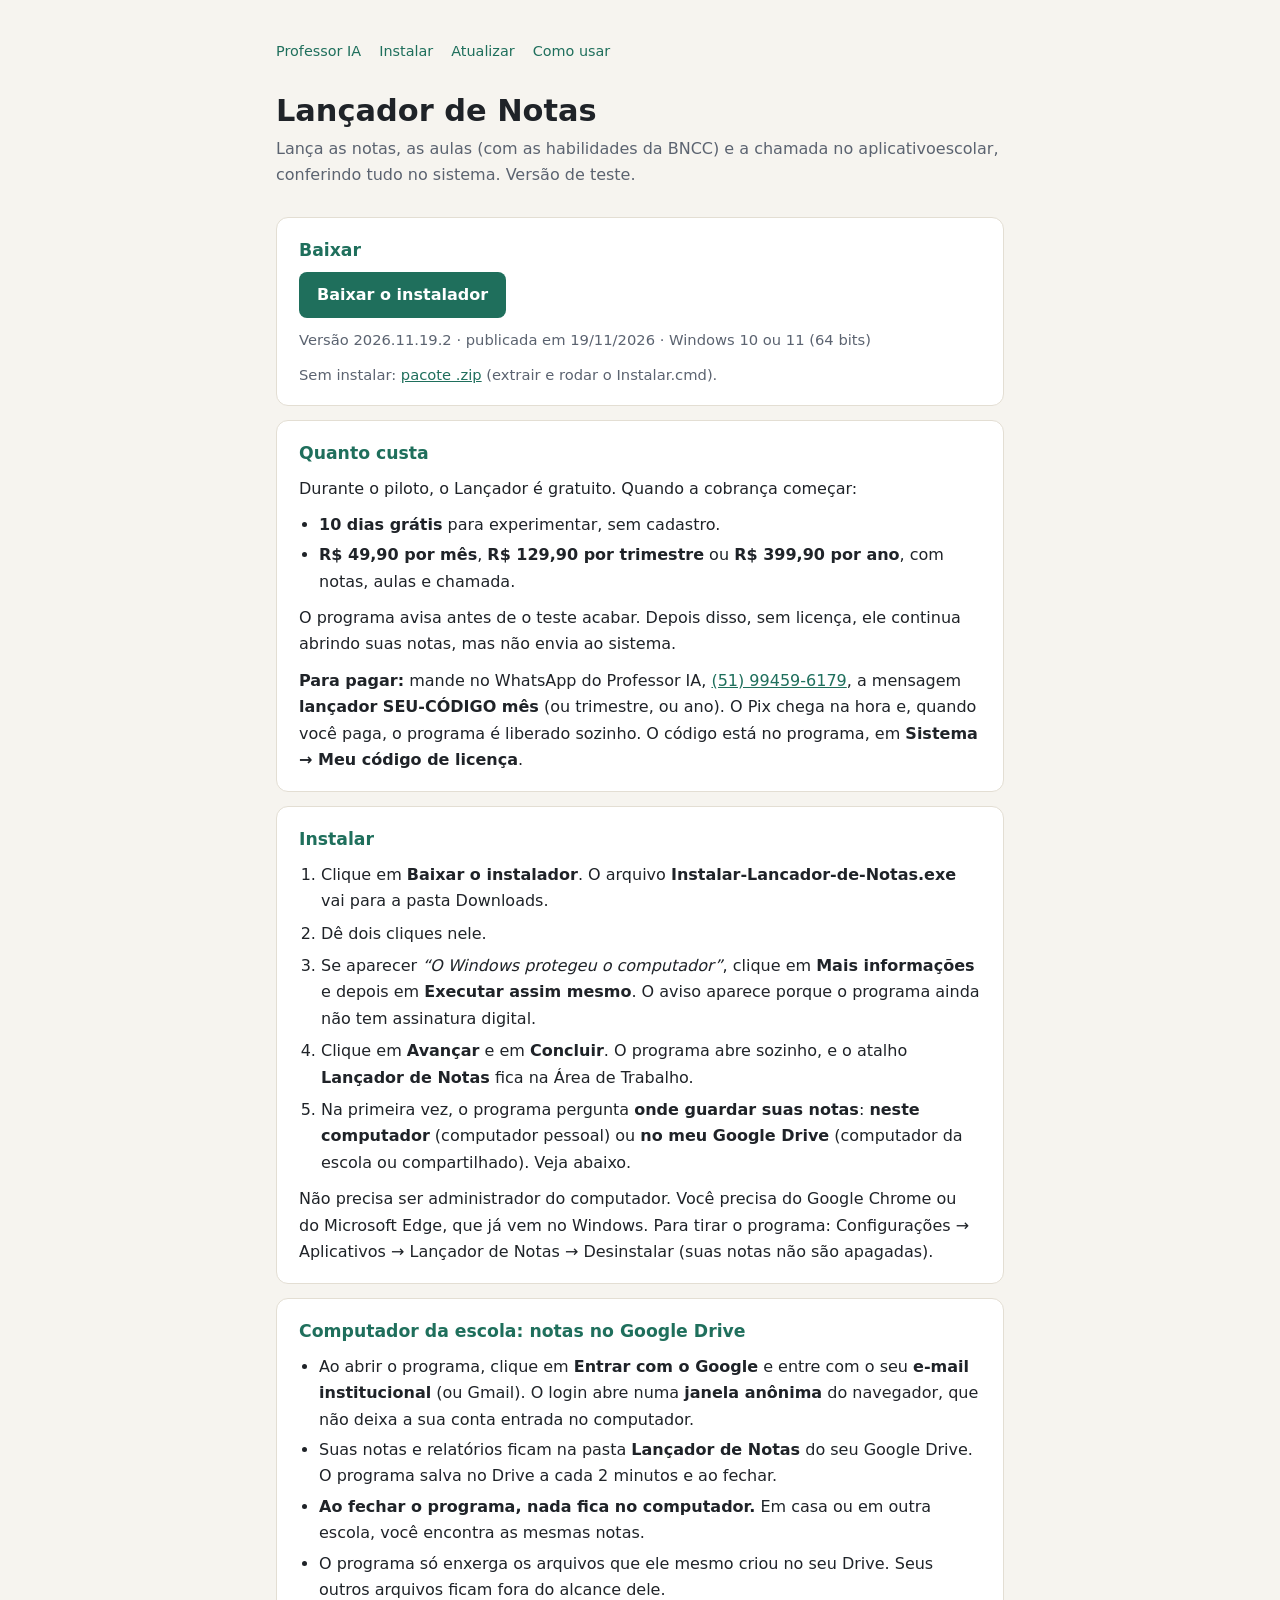
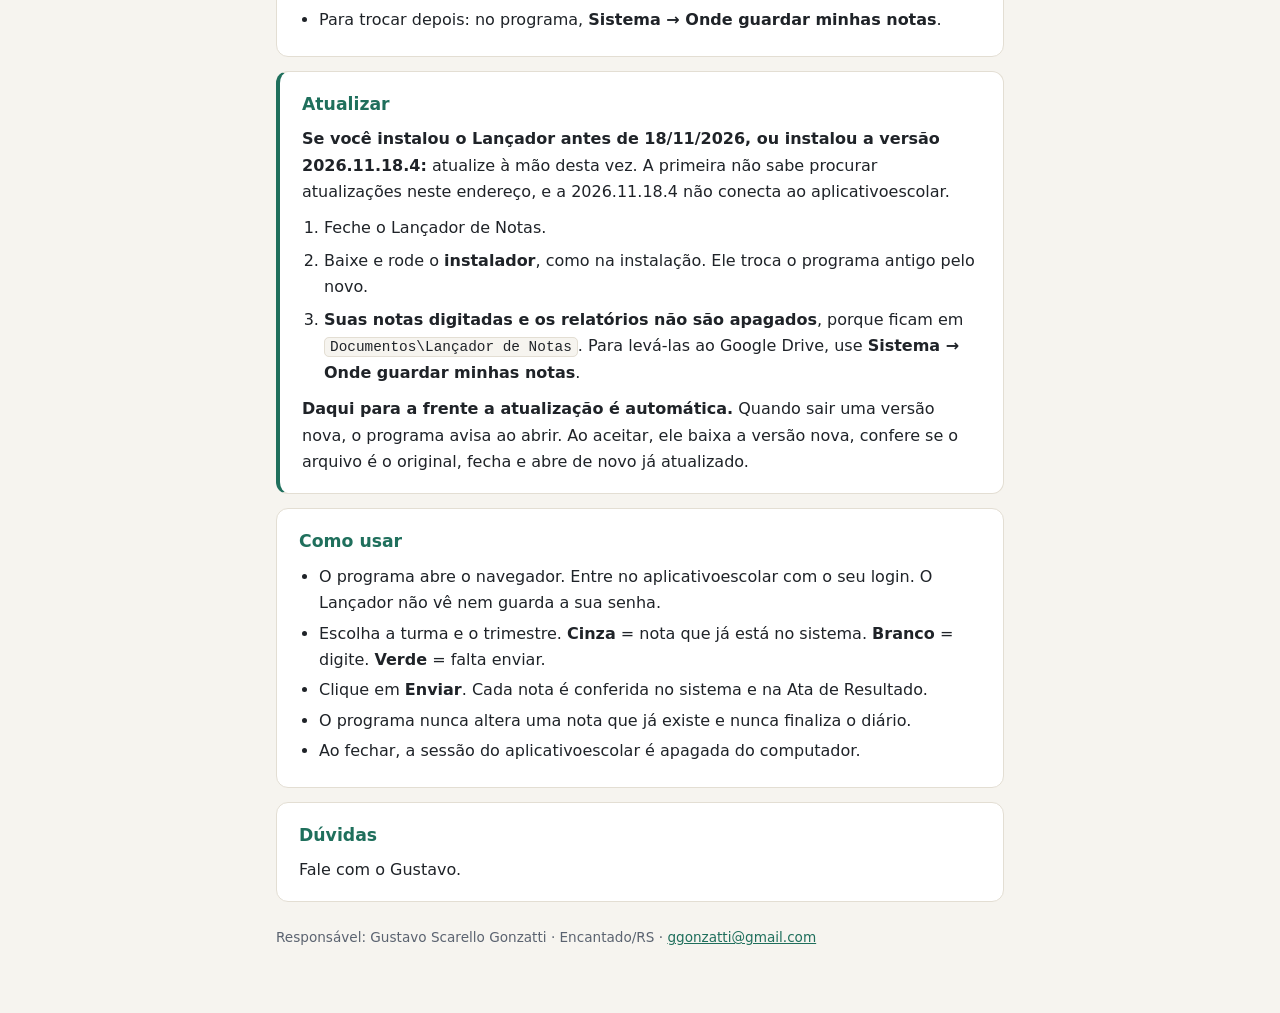
==== lancador/index.html @ ba373c8d "Lançador 2026.11.19.2 (aulas e chamada); preços: Lançador R$ 49,90/mês, Professor IA R$ 49,90/mês Co" ====
<!doctype html>
<html lang="pt-BR">
<head>
<meta charset="utf-8">
<meta name="viewport" content="width=device-width, initial-scale=1">
<title>Lançador de Notas</title>
<meta name="description" content="Lançador de Notas: baixar, instalar e atualizar o programa que lança as notas no aplicativoescolar.">
<link rel="stylesheet" href="../estilo.css">
<style>
  ol { margin:0 0 10px; padding-left:22px; }
  ol li { margin-bottom:6px; }
  .versao { color:var(--muted); font-size:.92rem; margin-top:10px; }
  .aviso { border-left:4px solid var(--accent); }
  code { background:var(--bg); border:1px solid var(--line); border-radius:5px; padding:1px 5px; font-size:.9em; }
</style>
</head>
<body>
<main>
  <nav><a href="../index.html">Professor IA</a><a href="#instalar">Instalar</a><a href="#atualizar">Atualizar</a><a href="#usar">Como usar</a></nav>
  <h1>Lançador de Notas</h1>
  <p class="sub">Lança as notas, as aulas (com as habilidades da BNCC) e a chamada no aplicativoescolar, conferindo tudo no sistema. Versão de teste.</p>

  <section>
    <h2>Baixar</h2>
    <p><a class="botao" href="Instalar-Lancador-de-Notas.exe">Baixar o instalador</a></p>
    <p class="versao" id="versao">Versão 2026.11.19.2 · cerca de 43 MB · Windows 10 ou 11 (64 bits)</p>
    <p class="versao">Sem instalar: <a id="baixar" href="LancadorDeNotas-2026.11.19.2.zip">pacote .zip</a> (extrair e rodar o Instalar.cmd).</p>
  </section>

  <section id="precos">
    <h2>Quanto custa</h2>
    <p>Durante o piloto, o Lançador é gratuito. Quando a cobrança começar:</p>
    <ul>
      <li><strong>10 dias grátis</strong> para experimentar, sem cadastro.</li>
      <li><strong>R$ 49,90 por mês</strong>, <strong>R$ 129,90 por trimestre</strong> ou <strong>R$ 399,90 por ano</strong>, com notas, aulas e chamada.</li>
    </ul>
    <p>O programa avisa antes de o teste acabar. Depois disso, sem licença, ele continua abrindo suas notas, mas não envia ao sistema.</p>
    <p><strong>Para pagar:</strong> mande no WhatsApp do Professor IA, <a href="https://wa.me/5551994596179">(51) 99459-6179</a>, a mensagem <strong>lançador SEU-CÓDIGO mês</strong> (ou trimestre, ou ano). O Pix chega na hora e, quando você paga, o programa é liberado sozinho. O código está no programa, em <strong>Sistema → Meu código de licença</strong>.</p>
  </section>

  <section id="instalar">
    <h2>Instalar</h2>
    <ol>
      <li>Clique em <strong>Baixar o instalador</strong>. O arquivo <strong>Instalar-Lancador-de-Notas.exe</strong> vai para a pasta Downloads.</li>
      <li>Dê dois cliques nele.</li>
      <li>Se aparecer <em>“O Windows protegeu o computador”</em>, clique em <strong>Mais informações</strong> e depois em <strong>Executar assim mesmo</strong>. O aviso aparece porque o programa ainda não tem assinatura digital.</li>
      <li>Clique em <strong>Avançar</strong> e em <strong>Concluir</strong>. O programa abre sozinho, e o atalho <strong>Lançador de Notas</strong> fica na Área de Trabalho.</li>
      <li>Na primeira vez, o programa pergunta <strong>onde guardar suas notas</strong>: <strong>neste computador</strong> (computador pessoal) ou <strong>no meu Google Drive</strong> (computador da escola ou compartilhado). Veja abaixo.</li>
    </ol>
    <p>Não precisa ser administrador do computador. Você precisa do Google Chrome ou do Microsoft Edge, que já vem no Windows. Para tirar o programa: Configurações → Aplicativos → Lançador de Notas → Desinstalar (suas notas não são apagadas).</p>
  </section>

  <section id="drive">
    <h2>Computador da escola: notas no Google Drive</h2>
    <ul>
      <li>Ao abrir o programa, clique em <strong>Entrar com o Google</strong> e entre com o seu <strong>e-mail institucional</strong> (ou Gmail). O login abre numa <strong>janela anônima</strong> do navegador, que não deixa a sua conta entrada no computador.</li>
      <li>Suas notas e relatórios ficam na pasta <strong>Lançador de Notas</strong> do seu Google Drive. O programa salva no Drive a cada 2 minutos e ao fechar.</li>
      <li><strong>Ao fechar o programa, nada fica no computador.</strong> Em casa ou em outra escola, você encontra as mesmas notas.</li>
      <li>O programa só enxerga os arquivos que ele mesmo criou no seu Drive. Seus outros arquivos ficam fora do alcance dele.</li>
      <li>Para trocar depois: no programa, <strong>Sistema → Onde guardar minhas notas</strong>.</li>
    </ul>
  </section>

  <section id="atualizar" class="aviso">
    <h2>Atualizar</h2>
    <p><strong>Se você instalou o Lançador antes de 18/11/2026, ou instalou a versão 2026.11.18.4:</strong> atualize à mão desta vez. A primeira não sabe procurar atualizações neste endereço, e a 2026.11.18.4 não conecta ao aplicativoescolar.</p>
    <ol>
      <li>Feche o Lançador de Notas.</li>
      <li>Baixe e rode o <strong>instalador</strong>, como na instalação. Ele troca o programa antigo pelo novo.</li>
      <li><strong>Suas notas digitadas e os relatórios não são apagados</strong>, porque ficam em <code>Documentos\Lançador de Notas</code>. Para levá-las ao Google Drive, use <strong>Sistema → Onde guardar minhas notas</strong>.</li>
    </ol>
    <p><strong>Daqui para a frente a atualização é automática.</strong> Quando sair uma versão nova, o programa avisa ao abrir. Ao aceitar, ele baixa a versão nova, confere se o arquivo é o original, fecha e abre de novo já atualizado.</p>
  </section>

  <section id="usar">
    <h2>Como usar</h2>
    <ul>
      <li>O programa abre o navegador. Entre no aplicativoescolar com o seu login. O Lançador não vê nem guarda a sua senha.</li>
      <li>Escolha a turma e o trimestre. <strong>Cinza</strong> = nota que já está no sistema. <strong>Branco</strong> = digite. <strong>Verde</strong> = falta enviar.</li>
      <li>Clique em <strong>Enviar</strong>. Cada nota é conferida no sistema e na Ata de Resultado.</li>
      <li>O programa nunca altera uma nota que já existe e nunca finaliza o diário.</li>
      <li>Ao fechar, a sessão do aplicativoescolar é apagada do computador.</li>
    </ul>
  </section>

  <section>
    <h2>Dúvidas</h2>
    <p>Fale com o Gustavo.</p>
  </section>

  <footer>Responsável: Gustavo Scarello Gonzatti · Encantado/RS · <a href="mailto:ggonzatti@gmail.com">ggonzatti@gmail.com</a></footer>
</main>
<script>
  // A versão e o link do .zip seguem o lancador.json (o mesmo arquivo que o programa lê); o instalador tem nome fixo.
  fetch("lancador.json", { cache: "no-store" })
    .then(function (r) { return r.json(); })
    .then(function (j) {
      var v = JSON.parse(j.dados).versao;
      var nome = v.url.split("/").pop();
      document.getElementById("baixar").href = nome;
      var d = v.numero.split(".");
      document.getElementById("versao").textContent =
        "Versão " + v.numero + " · publicada em " + d[2] + "/" + d[1] + "/" + d[0] + " · Windows 10 ou 11 (64 bits)";
    })
    .catch(function () {});
</script>
</body>
</html>
---- estilo.css ----
:root { --bg:#f6f4ef; --fg:#1f2328; --muted:#5b6370; --accent:#1f6f5c; --card:#ffffff; --line:#e3ded3; }
@media (prefers-color-scheme: dark) { :root { --bg:#16181b; --fg:#ecebe8; --muted:#a3a8b0; --accent:#5cc3a6; --card:#1f2226; --line:#30343a; } }
* { box-sizing:border-box; }
body { margin:0; background:var(--bg); color:var(--fg); font:16px/1.65 system-ui,-apple-system,"Segoe UI",Roboto,sans-serif; }
main { max-width:760px; margin:0 auto; padding:40px 16px 64px; }
nav { font-size:.9rem; margin-bottom:28px; display:flex; flex-wrap:wrap; gap:6px 18px; }
nav a { color:var(--accent); text-decoration:none; }
nav a:hover { text-decoration:underline; }
h1 { font-size:1.9rem; line-height:1.25; margin:0 0 6px; }
.sub { color:var(--muted); margin:0 0 28px; }
section { background:var(--card); border:1px solid var(--line); border-radius:12px; padding:18px 22px; margin-bottom:14px; }
h2 { font-size:1.08rem; margin:0 0 8px; color:var(--accent); }
p { margin:0 0 10px; }
p:last-child, ul:last-child { margin-bottom:0; }
ul { margin:0 0 10px; padding-left:20px; }
li { margin-bottom:4px; }
table { width:100%; border-collapse:collapse; font-size:.93rem; }
th, td { text-align:left; padding:7px 8px; border-bottom:1px solid var(--line); vertical-align:top; }
th { color:var(--muted); font-weight:600; }
.tabela { overflow-x:auto; }
.botao { display:inline-block; background:var(--accent); color:#fff; padding:10px 18px; border-radius:8px; text-decoration:none; font-weight:600; }
@media (prefers-color-scheme: dark) { .botao { color:#10221d; } }
footer { color:var(--muted); font-size:.85rem; margin-top:24px; }
a { color:var(--accent); }
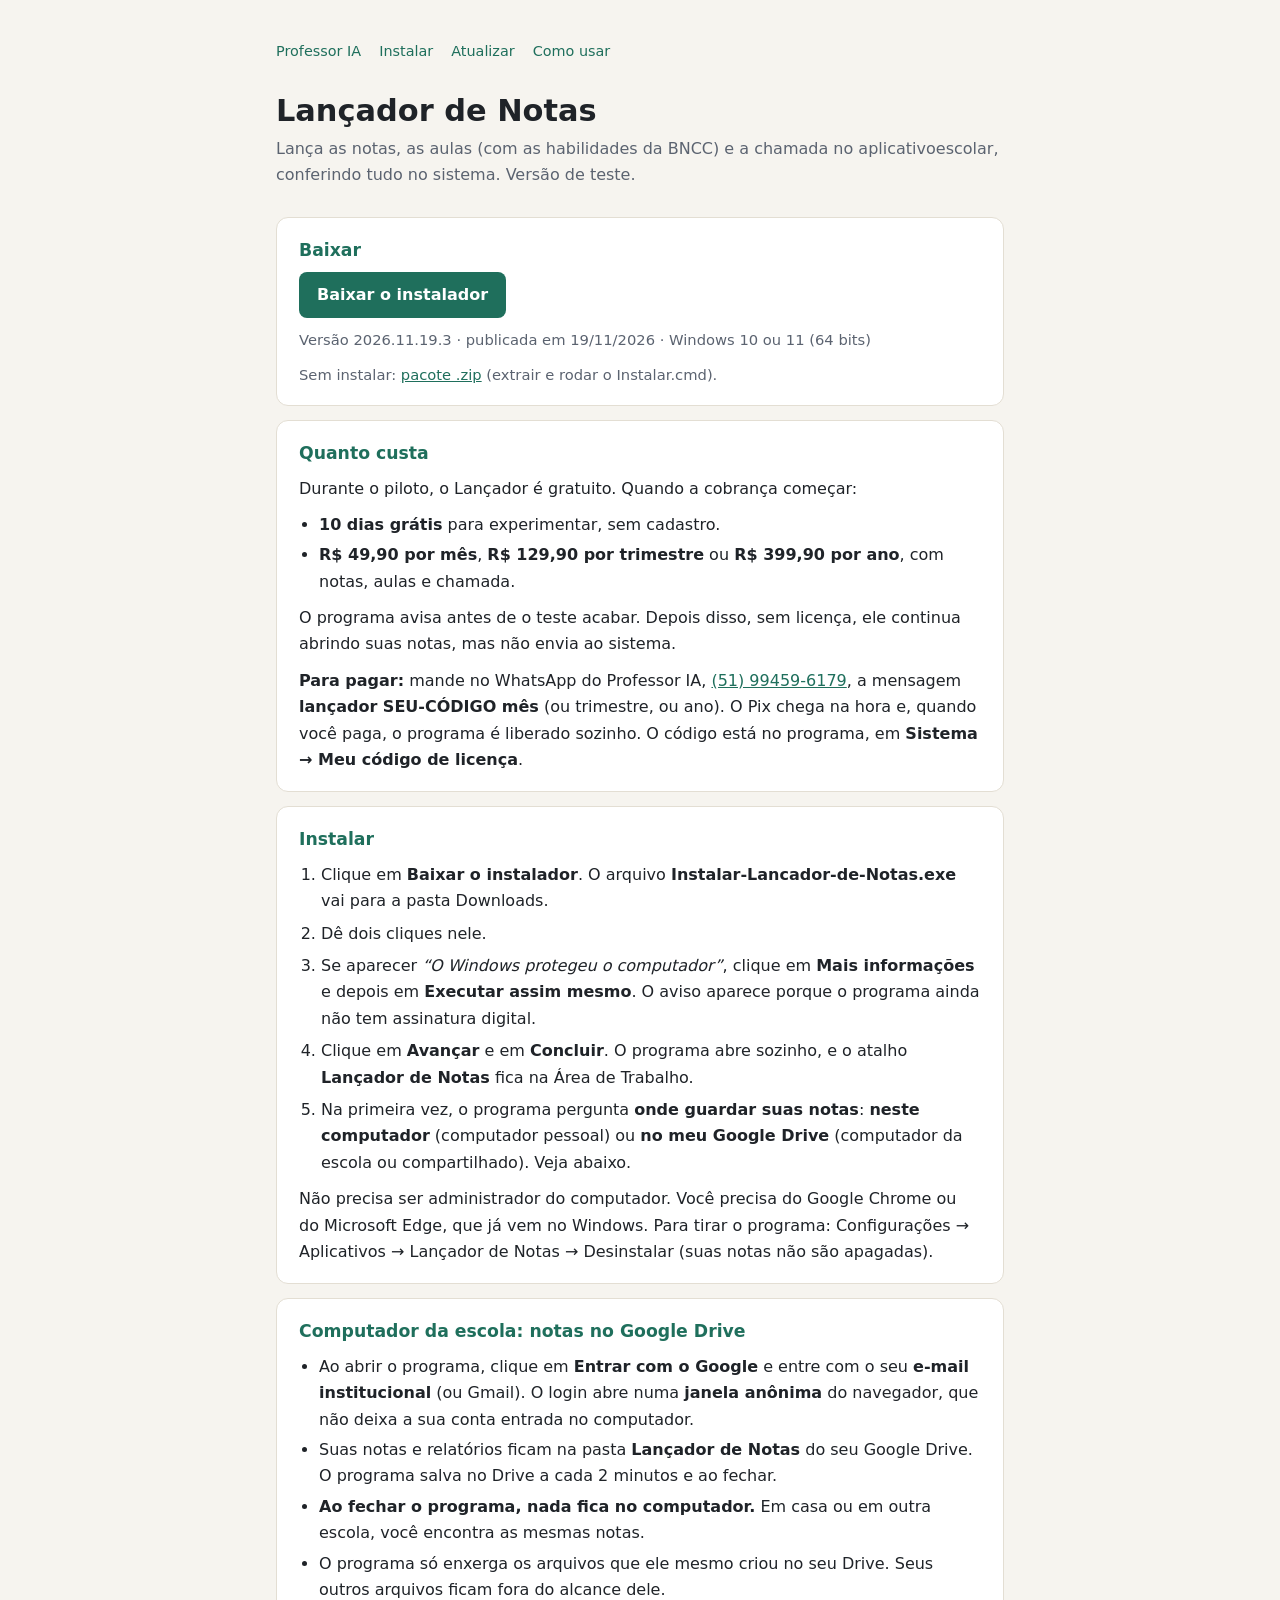
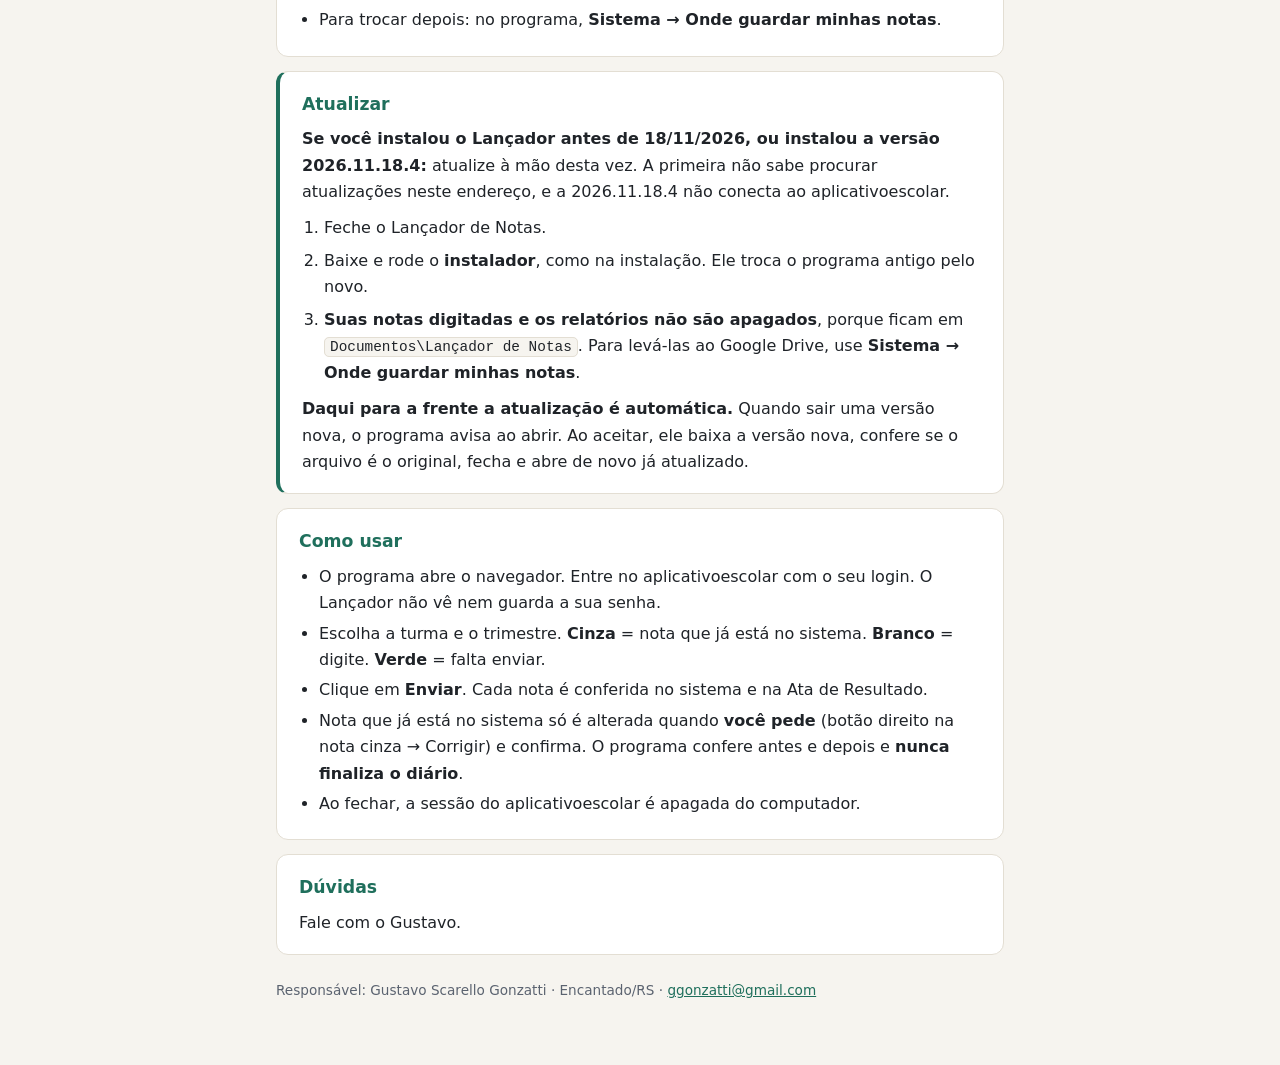
==== commit a14c7a29: "Lançador 2026.11.19.3: atualização automática corrigida e correção de notas Co-Authored-By: Claude O" ====
--- a/lancador/index.html
+++ b/lancador/index.html
@@ -23,8 +23,8 @@
   <section>
     <h2>Baixar</h2>
     <p><a class="botao" href="Instalar-Lancador-de-Notas.exe">Baixar o instalador</a></p>
-    <p class="versao" id="versao">Versão 2026.11.19.2 · cerca de 43 MB · Windows 10 ou 11 (64 bits)</p>
-    <p class="versao">Sem instalar: <a id="baixar" href="LancadorDeNotas-2026.11.19.2.zip">pacote .zip</a> (extrair e rodar o Instalar.cmd).</p>
+    <p class="versao" id="versao">Versão 2026.11.19.3 · cerca de 43 MB · Windows 10 ou 11 (64 bits)</p>
+    <p class="versao">Sem instalar: <a id="baixar" href="LancadorDeNotas-2026.11.19.3.zip">pacote .zip</a> (extrair e rodar o Instalar.cmd).</p>
   </section>
 
   <section id="precos">
@@ -78,7 +78,7 @@
       <li>O programa abre o navegador. Entre no aplicativoescolar com o seu login. O Lançador não vê nem guarda a sua senha.</li>
       <li>Escolha a turma e o trimestre. <strong>Cinza</strong> = nota que já está no sistema. <strong>Branco</strong> = digite. <strong>Verde</strong> = falta enviar.</li>
       <li>Clique em <strong>Enviar</strong>. Cada nota é conferida no sistema e na Ata de Resultado.</li>
-      <li>O programa nunca altera uma nota que já existe e nunca finaliza o diário.</li>
+      <li>Nota que já está no sistema só é alterada quando <strong>você pede</strong> (botão direito na nota cinza → Corrigir) e confirma. O programa confere antes e depois e <strong>nunca finaliza o diário</strong>.</li>
       <li>Ao fechar, a sessão do aplicativoescolar é apagada do computador.</li>
     </ul>
   </section>
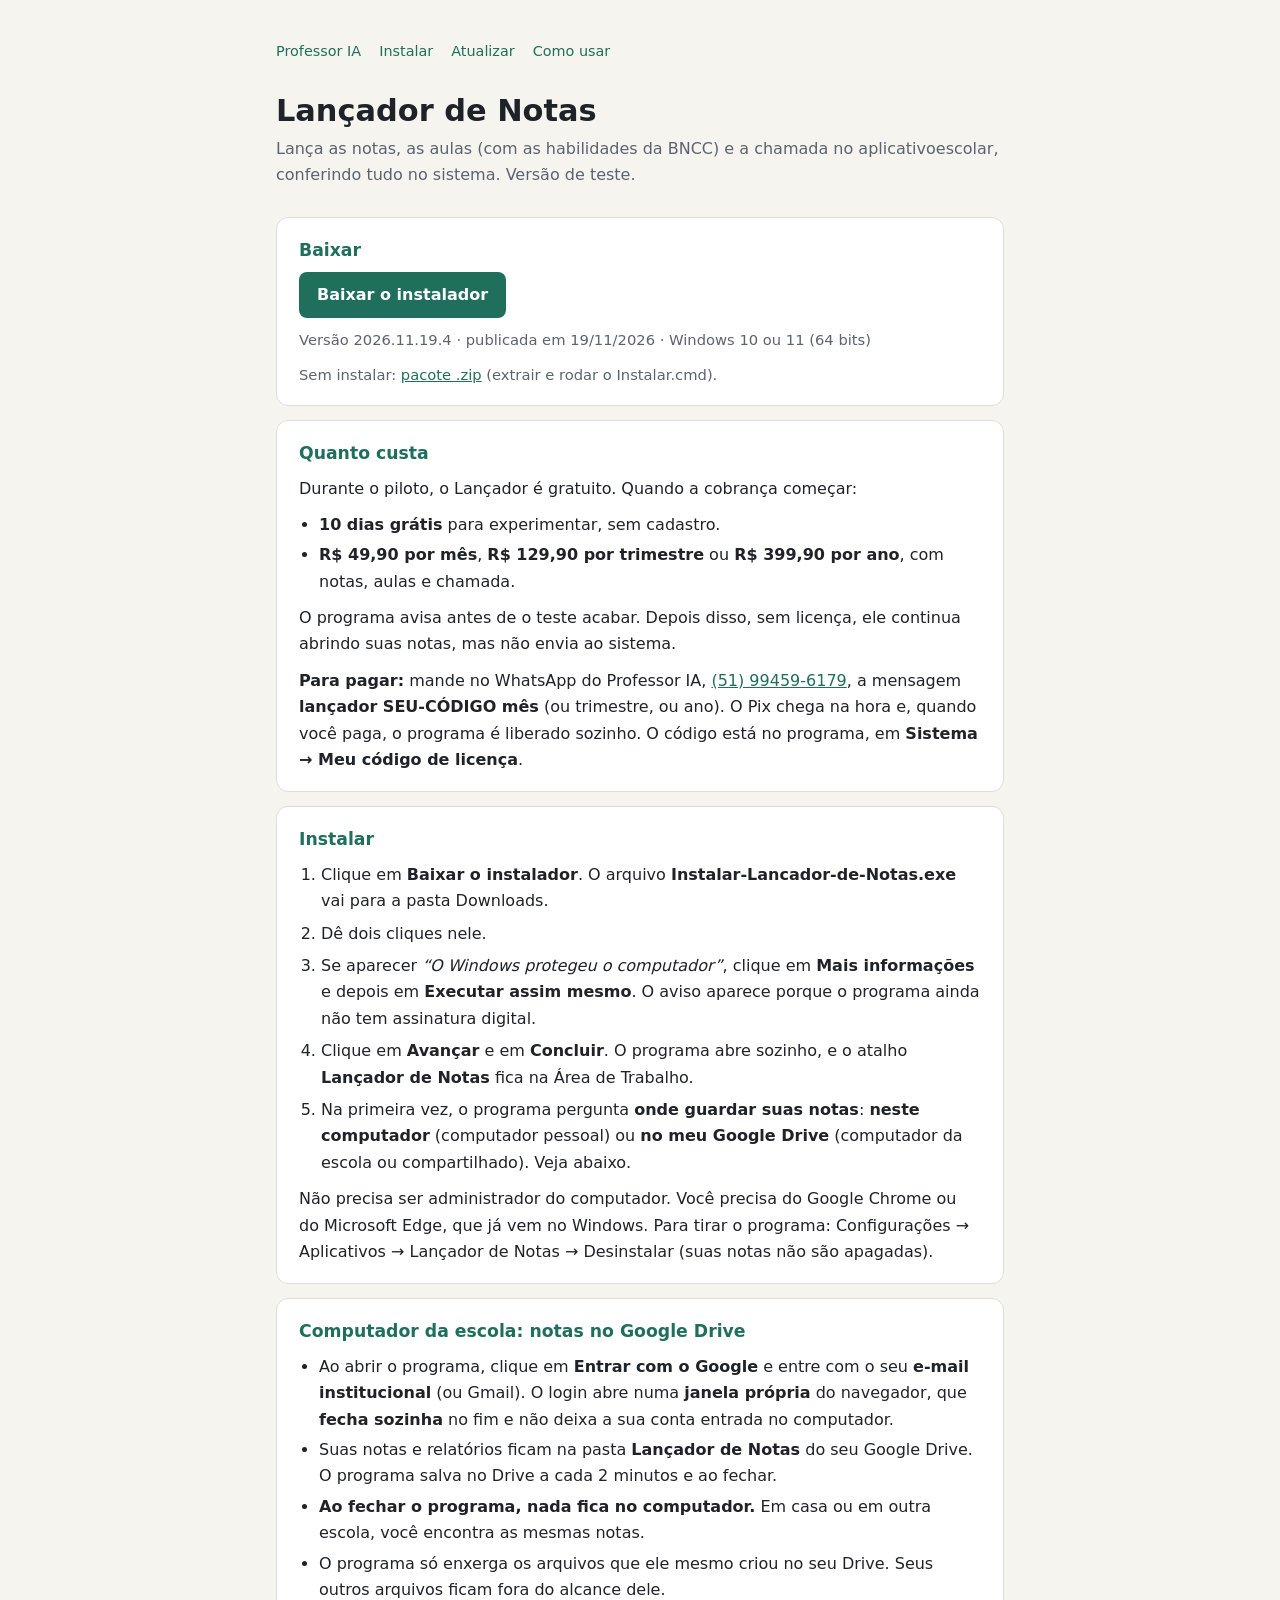
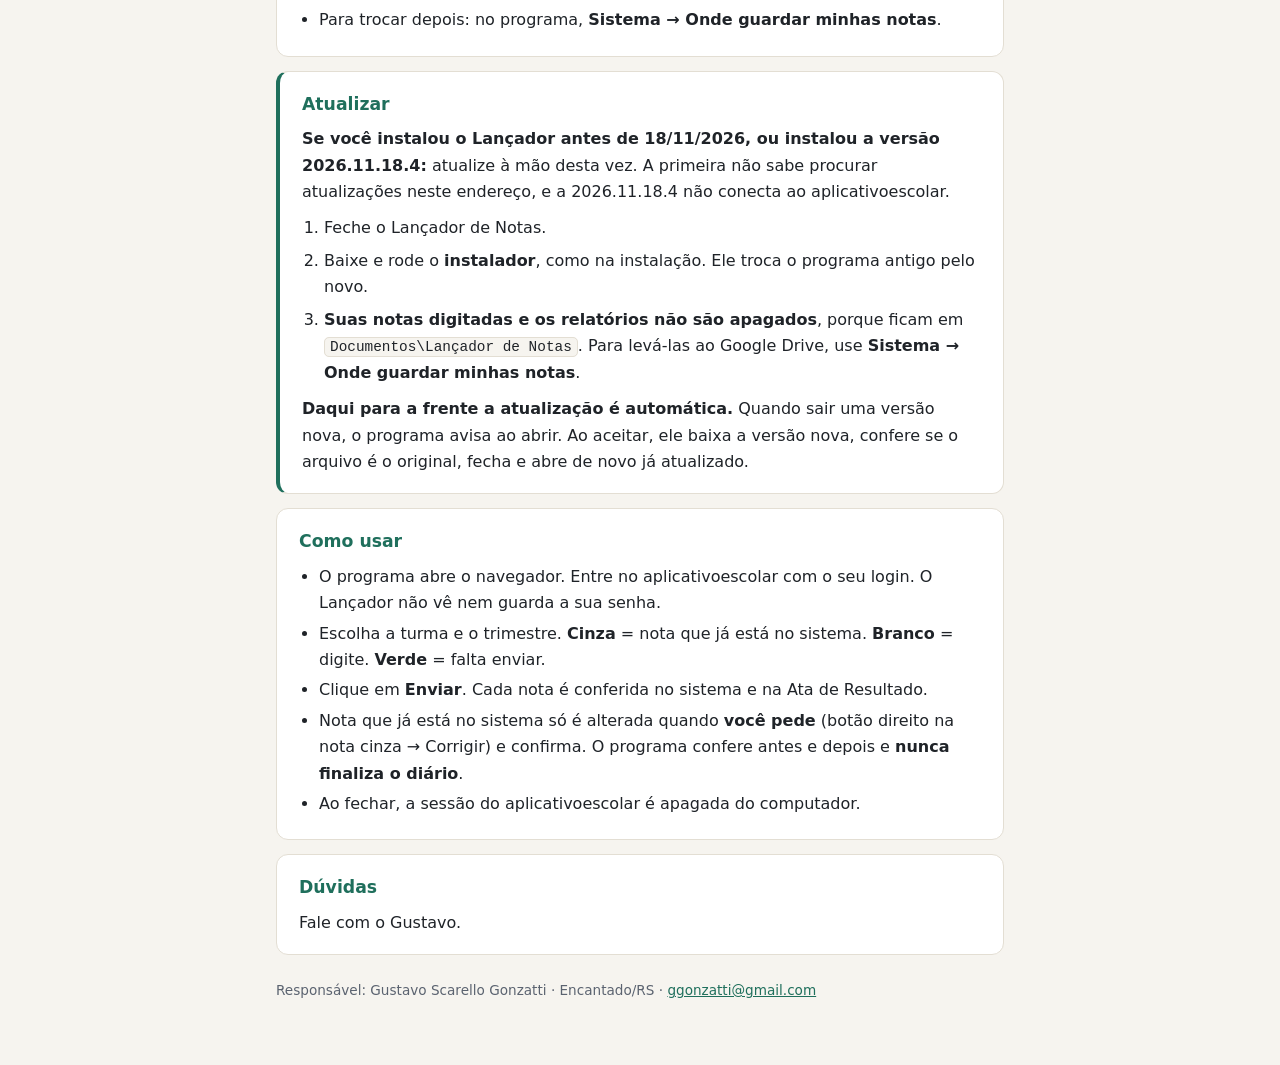
==== commit 7fd3599b: "Lançador 2026.11.19.4: excluir aula, corrigir nota, login mais simples Co-Authored-By: Claude Opus 5" ====
--- a/lancador/index.html
+++ b/lancador/index.html
@@ -23,8 +23,8 @@
   <section>
     <h2>Baixar</h2>
     <p><a class="botao" href="Instalar-Lancador-de-Notas.exe">Baixar o instalador</a></p>
-    <p class="versao" id="versao">Versão 2026.11.19.3 · cerca de 43 MB · Windows 10 ou 11 (64 bits)</p>
-    <p class="versao">Sem instalar: <a id="baixar" href="LancadorDeNotas-2026.11.19.3.zip">pacote .zip</a> (extrair e rodar o Instalar.cmd).</p>
+    <p class="versao" id="versao">Versão 2026.11.19.4 · cerca de 43 MB · Windows 10 ou 11 (64 bits)</p>
+    <p class="versao">Sem instalar: <a id="baixar" href="LancadorDeNotas-2026.11.19.4.zip">pacote .zip</a> (extrair e rodar o Instalar.cmd).</p>
   </section>
 
   <section id="precos">
@@ -53,7 +53,7 @@
   <section id="drive">
     <h2>Computador da escola: notas no Google Drive</h2>
     <ul>
-      <li>Ao abrir o programa, clique em <strong>Entrar com o Google</strong> e entre com o seu <strong>e-mail institucional</strong> (ou Gmail). O login abre numa <strong>janela anônima</strong> do navegador, que não deixa a sua conta entrada no computador.</li>
+      <li>Ao abrir o programa, clique em <strong>Entrar com o Google</strong> e entre com o seu <strong>e-mail institucional</strong> (ou Gmail). O login abre numa <strong>janela própria</strong> do navegador, que <strong>fecha sozinha</strong> no fim e não deixa a sua conta entrada no computador.</li>
       <li>Suas notas e relatórios ficam na pasta <strong>Lançador de Notas</strong> do seu Google Drive. O programa salva no Drive a cada 2 minutos e ao fechar.</li>
       <li><strong>Ao fechar o programa, nada fica no computador.</strong> Em casa ou em outra escola, você encontra as mesmas notas.</li>
       <li>O programa só enxerga os arquivos que ele mesmo criou no seu Drive. Seus outros arquivos ficam fora do alcance dele.</li>
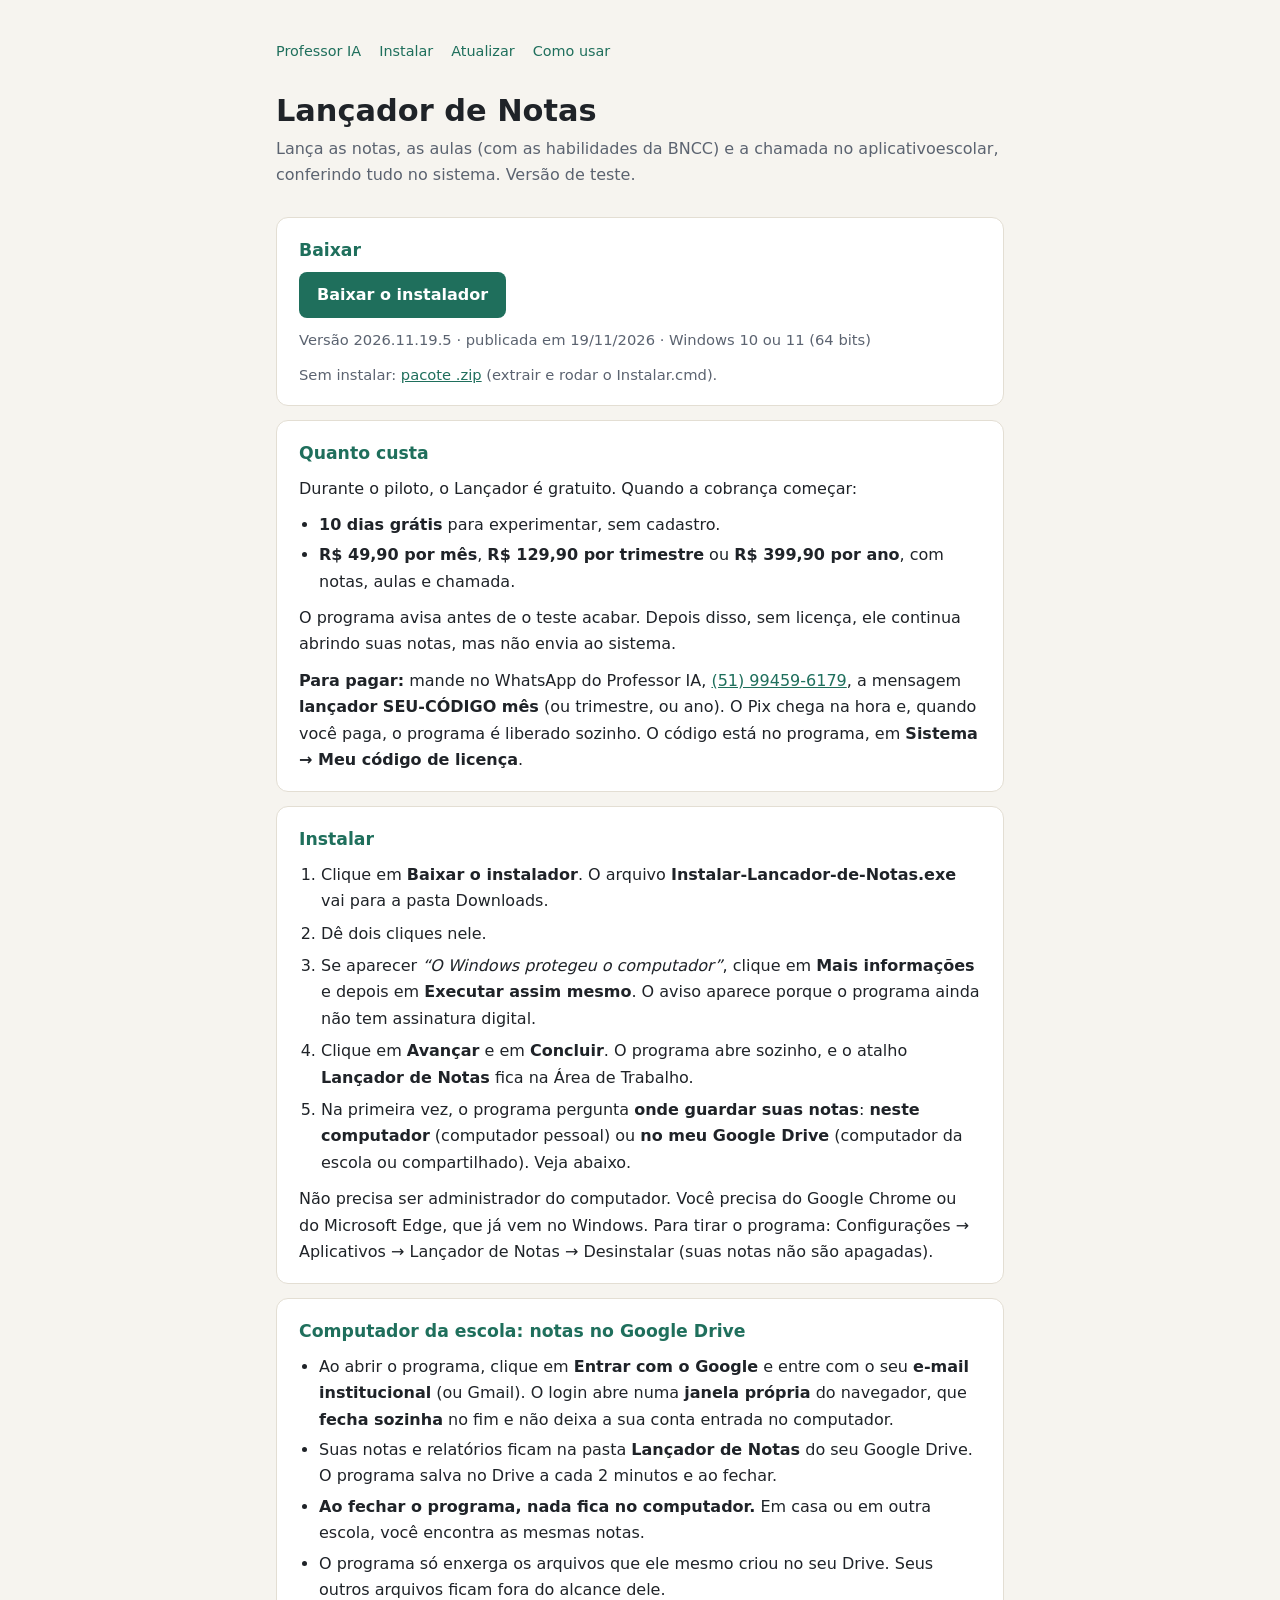
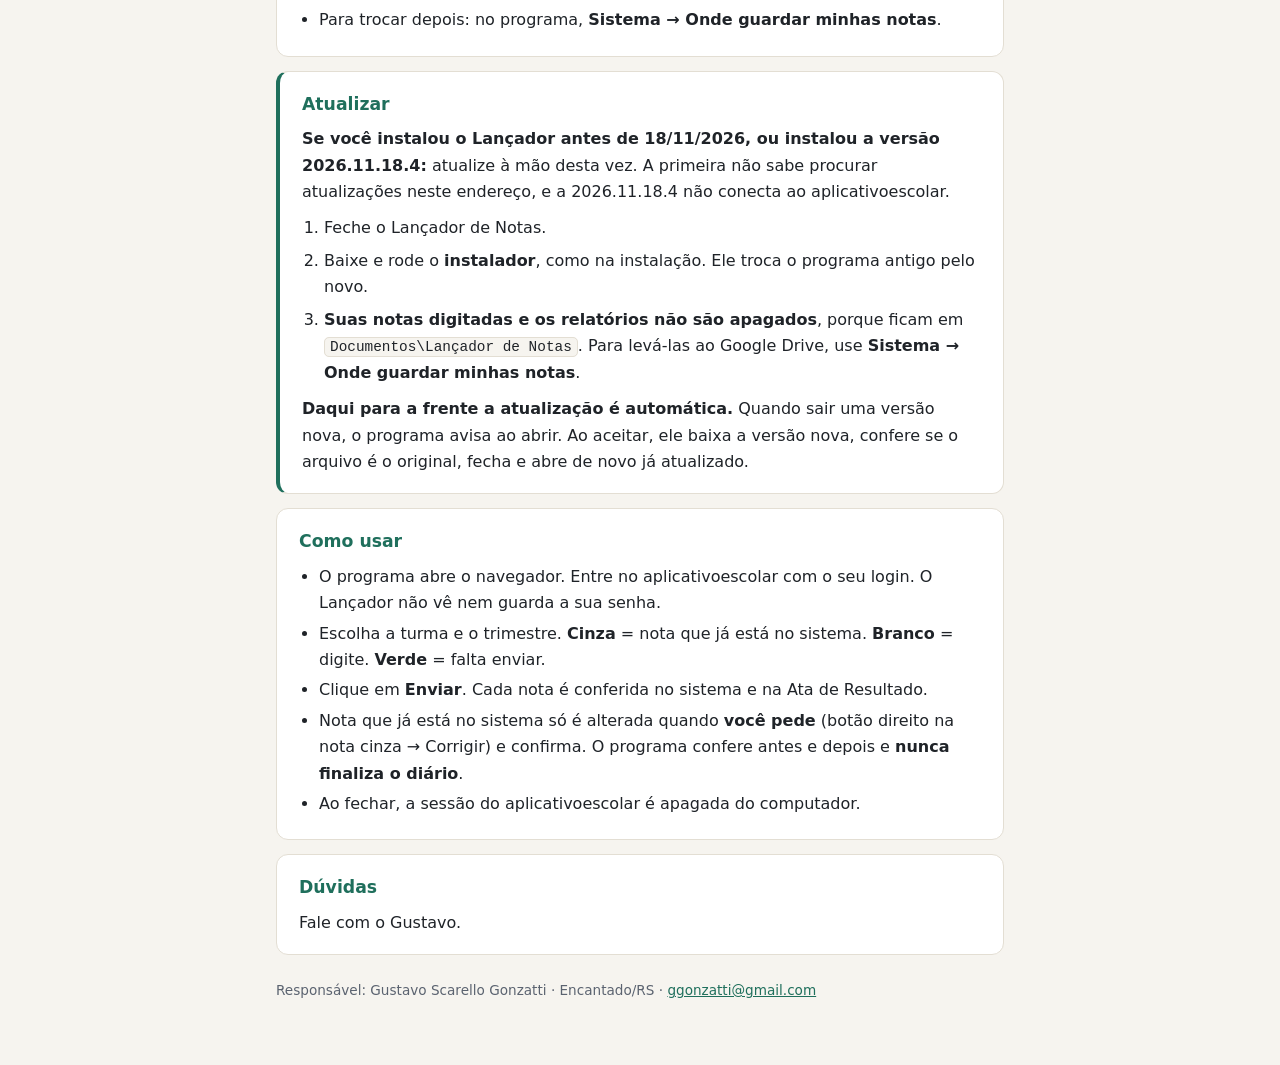
==== commit d46eaebf: "Lançador 2026.11.19.5: visual novo e desinstalador preservado na atualização Co-Authored-By: Claude " ====
--- a/lancador/index.html
+++ b/lancador/index.html
@@ -23,8 +23,8 @@
   <section>
     <h2>Baixar</h2>
     <p><a class="botao" href="Instalar-Lancador-de-Notas.exe">Baixar o instalador</a></p>
-    <p class="versao" id="versao">Versão 2026.11.19.4 · cerca de 43 MB · Windows 10 ou 11 (64 bits)</p>
-    <p class="versao">Sem instalar: <a id="baixar" href="LancadorDeNotas-2026.11.19.4.zip">pacote .zip</a> (extrair e rodar o Instalar.cmd).</p>
+    <p class="versao" id="versao">Versão 2026.11.19.5 · cerca de 43 MB · Windows 10 ou 11 (64 bits)</p>
+    <p class="versao">Sem instalar: <a id="baixar" href="LancadorDeNotas-2026.11.19.5.zip">pacote .zip</a> (extrair e rodar o Instalar.cmd).</p>
   </section>
 
   <section id="precos">
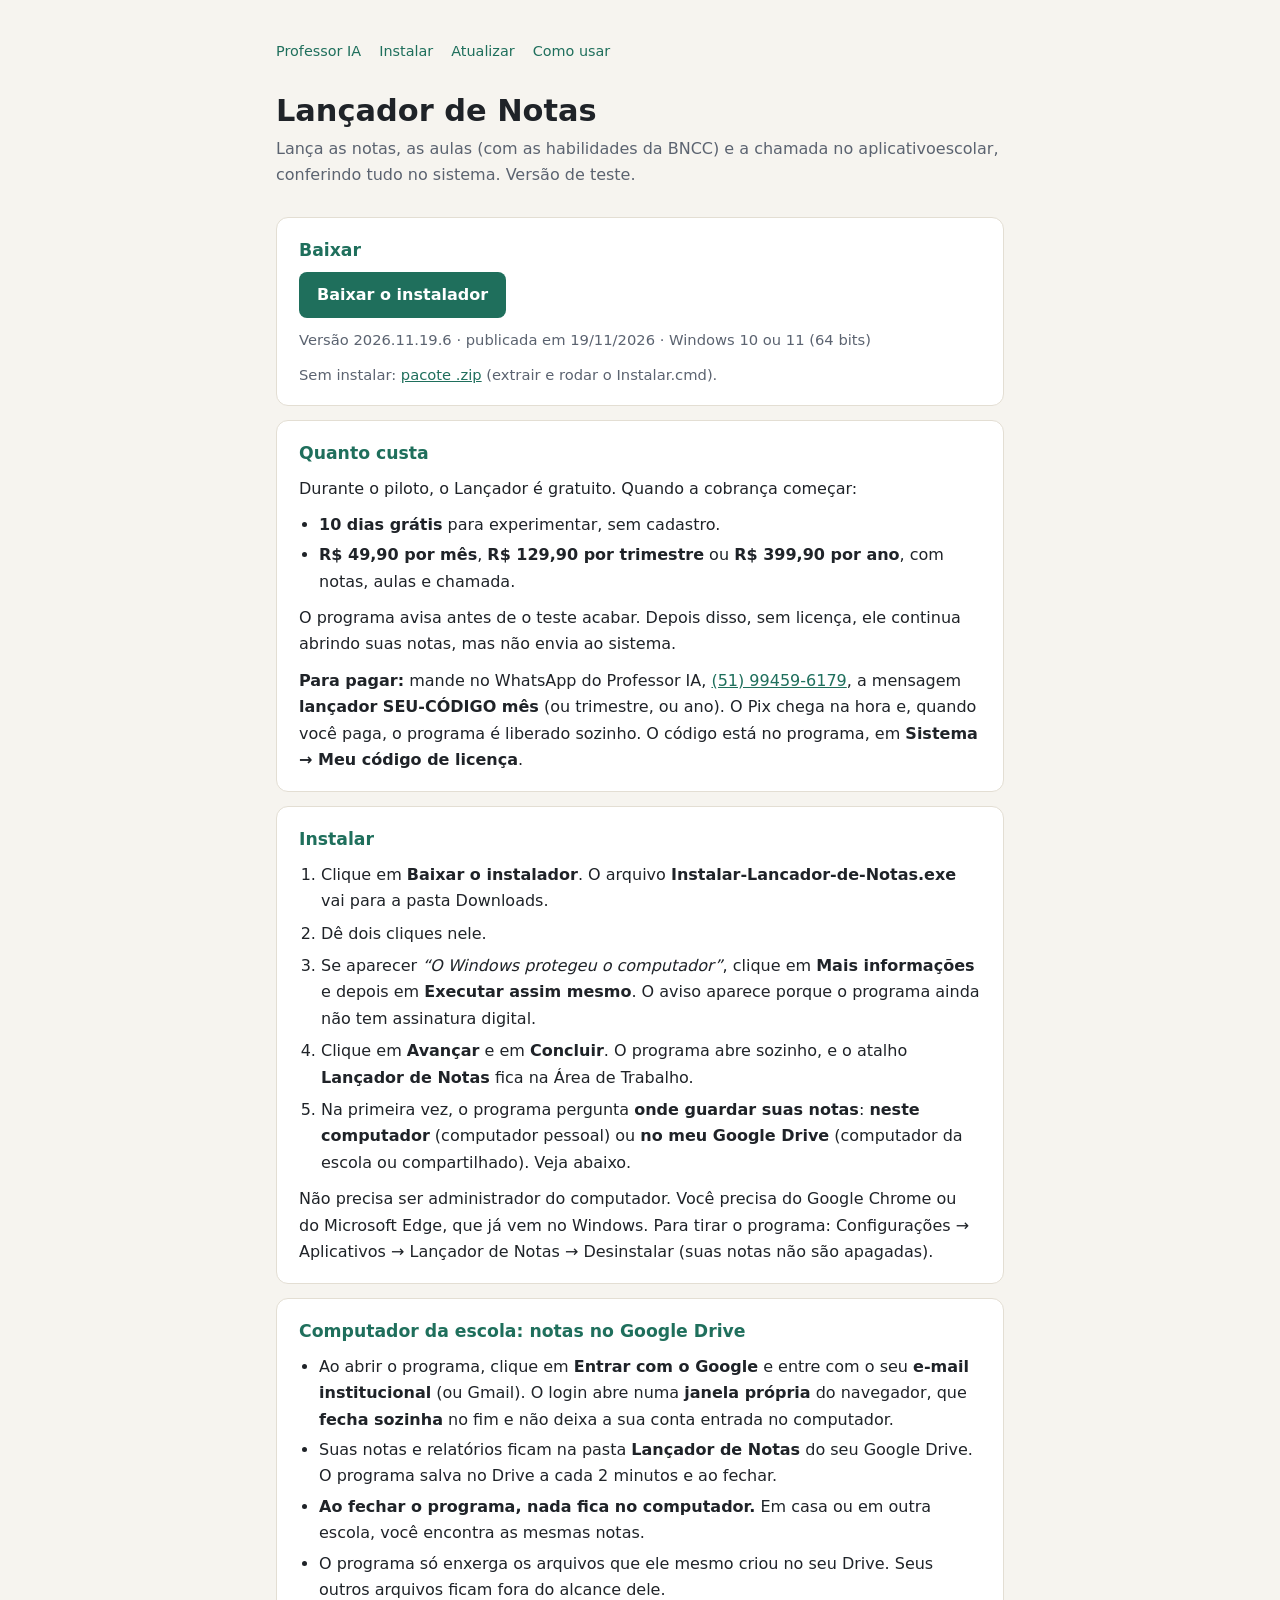
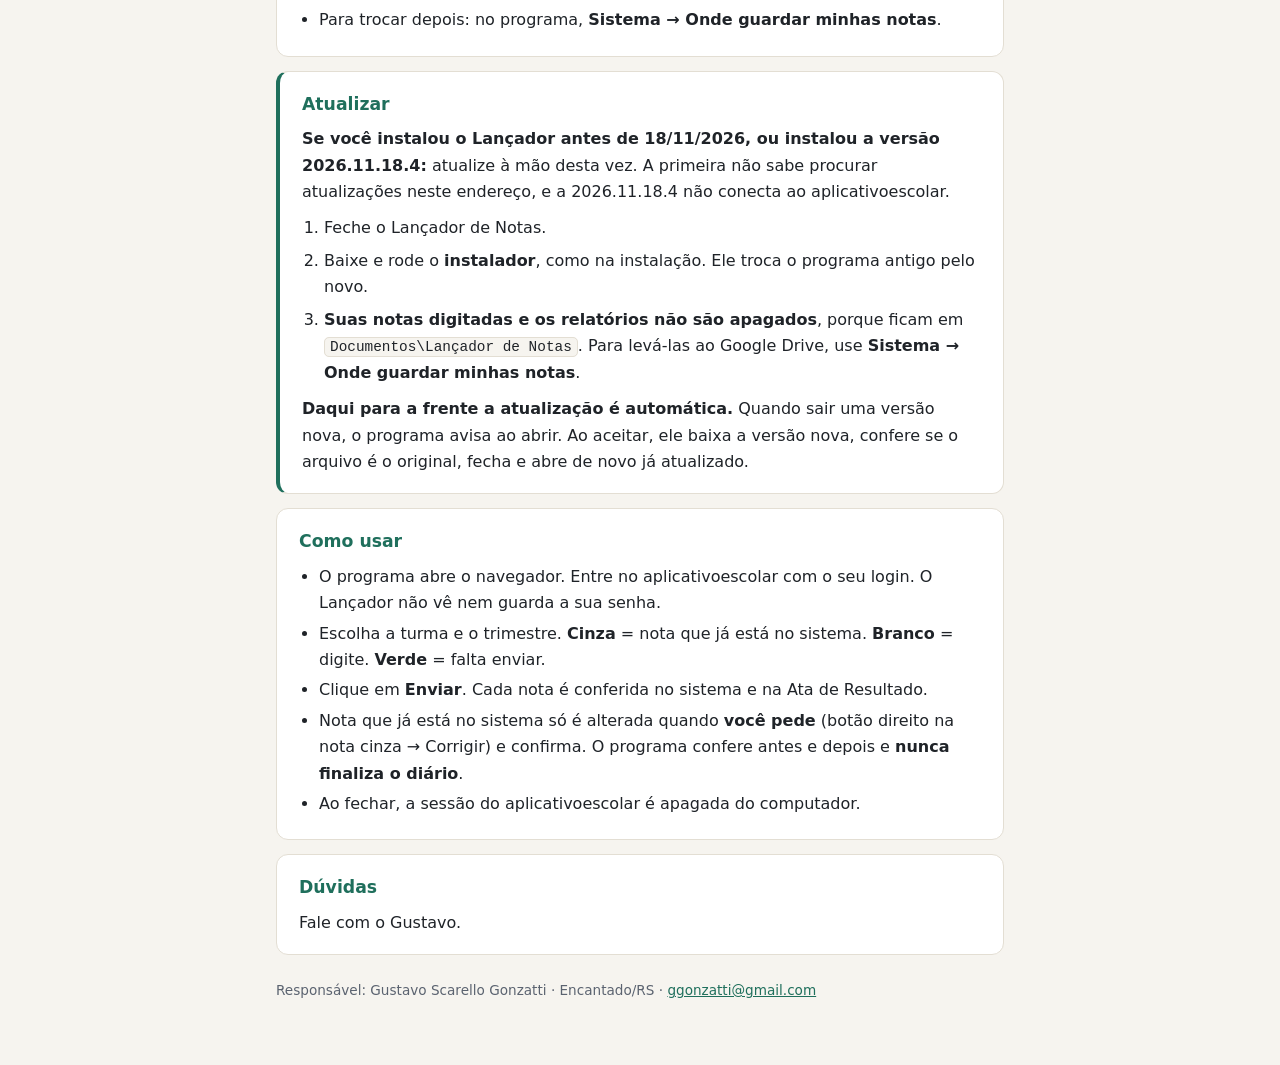
==== commit 7a725868: "Lançador 2026.11.19.6: disciplina com vários horários na semana Co-Authored-By: Claude Opus 5.5 <nor" ====
--- a/lancador/index.html
+++ b/lancador/index.html
@@ -23,8 +23,8 @@
   <section>
     <h2>Baixar</h2>
     <p><a class="botao" href="Instalar-Lancador-de-Notas.exe">Baixar o instalador</a></p>
-    <p class="versao" id="versao">Versão 2026.11.19.5 · cerca de 43 MB · Windows 10 ou 11 (64 bits)</p>
-    <p class="versao">Sem instalar: <a id="baixar" href="LancadorDeNotas-2026.11.19.5.zip">pacote .zip</a> (extrair e rodar o Instalar.cmd).</p>
+    <p class="versao" id="versao">Versão 2026.11.19.6 · cerca de 43 MB · Windows 10 ou 11 (64 bits)</p>
+    <p class="versao">Sem instalar: <a id="baixar" href="LancadorDeNotas-2026.11.19.6.zip">pacote .zip</a> (extrair e rodar o Instalar.cmd).</p>
   </section>
 
   <section id="precos">
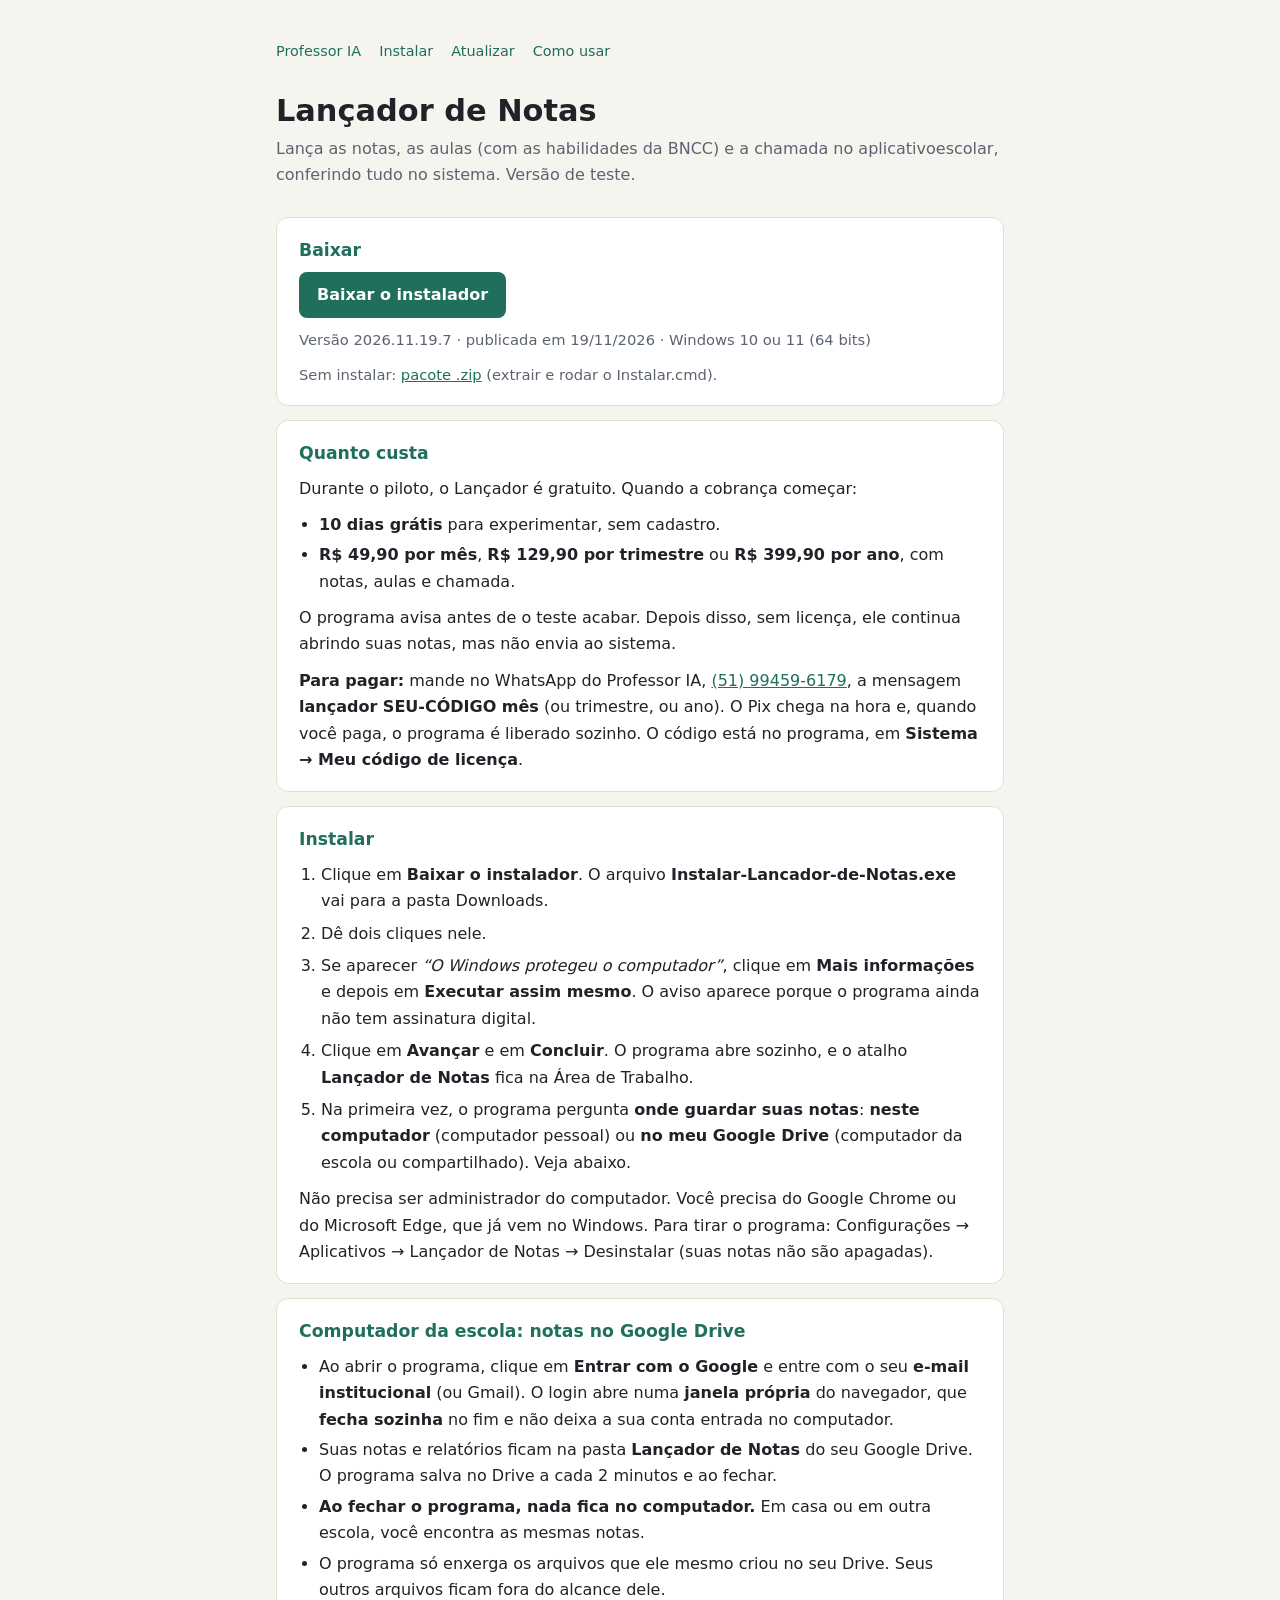
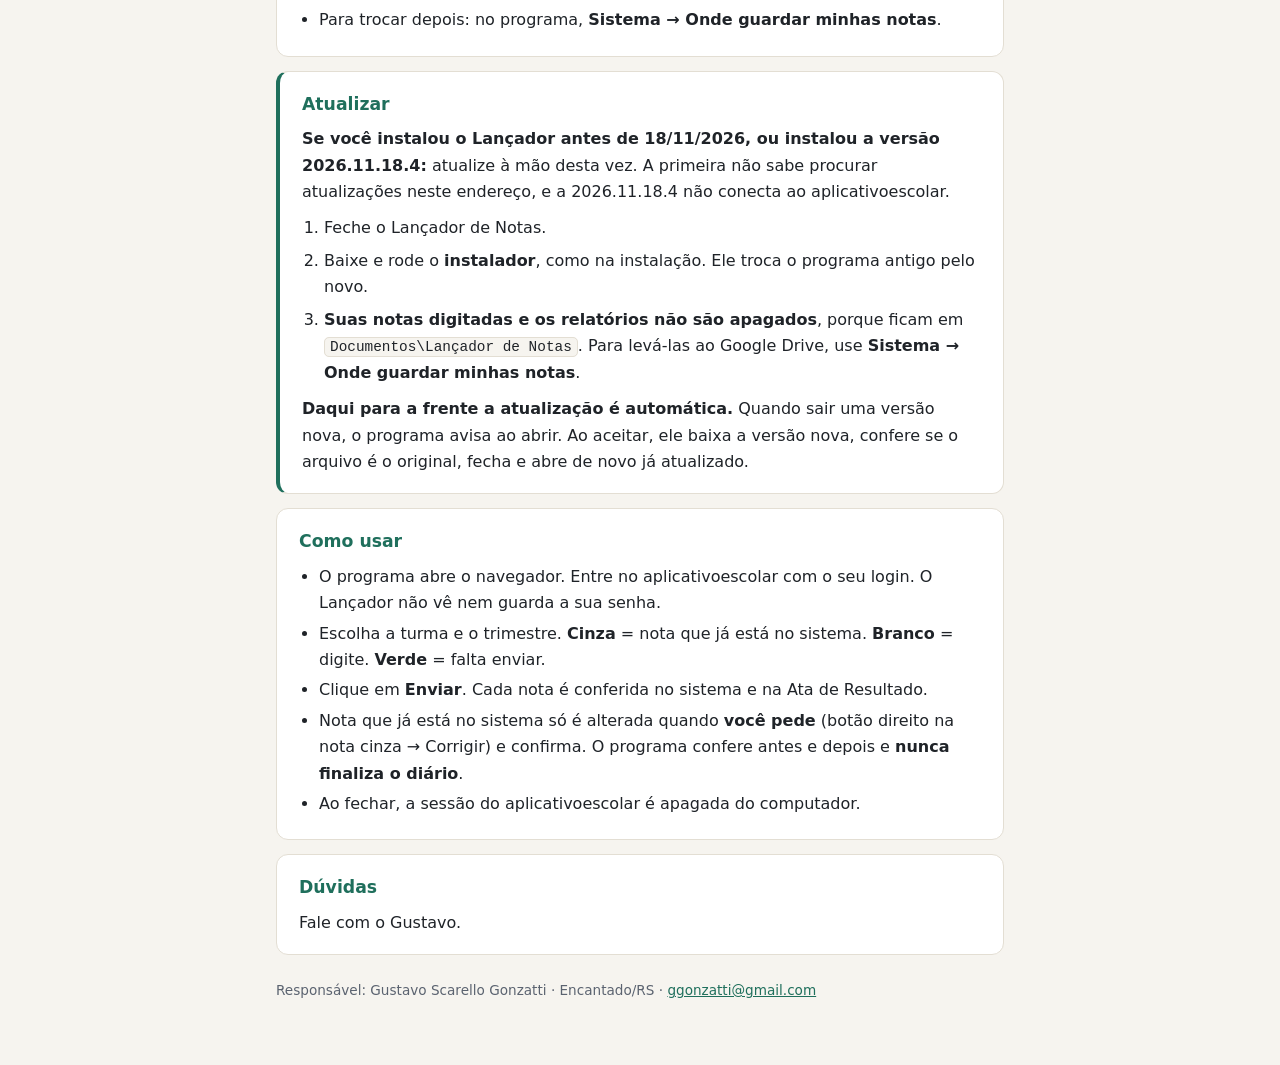
==== commit 5cc219fb: "Lançador 2026.11.19.7: ligação com o Professor IA e aulas preparadas pelo bot Co-Authored-By: Claude" ====
--- a/lancador/index.html
+++ b/lancador/index.html
@@ -23,8 +23,8 @@
   <section>
     <h2>Baixar</h2>
     <p><a class="botao" href="Instalar-Lancador-de-Notas.exe">Baixar o instalador</a></p>
-    <p class="versao" id="versao">Versão 2026.11.19.6 · cerca de 43 MB · Windows 10 ou 11 (64 bits)</p>
-    <p class="versao">Sem instalar: <a id="baixar" href="LancadorDeNotas-2026.11.19.6.zip">pacote .zip</a> (extrair e rodar o Instalar.cmd).</p>
+    <p class="versao" id="versao">Versão 2026.11.19.7 · cerca de 43 MB · Windows 10 ou 11 (64 bits)</p>
+    <p class="versao">Sem instalar: <a id="baixar" href="LancadorDeNotas-2026.11.19.7.zip">pacote .zip</a> (extrair e rodar o Instalar.cmd).</p>
   </section>
 
   <section id="precos">
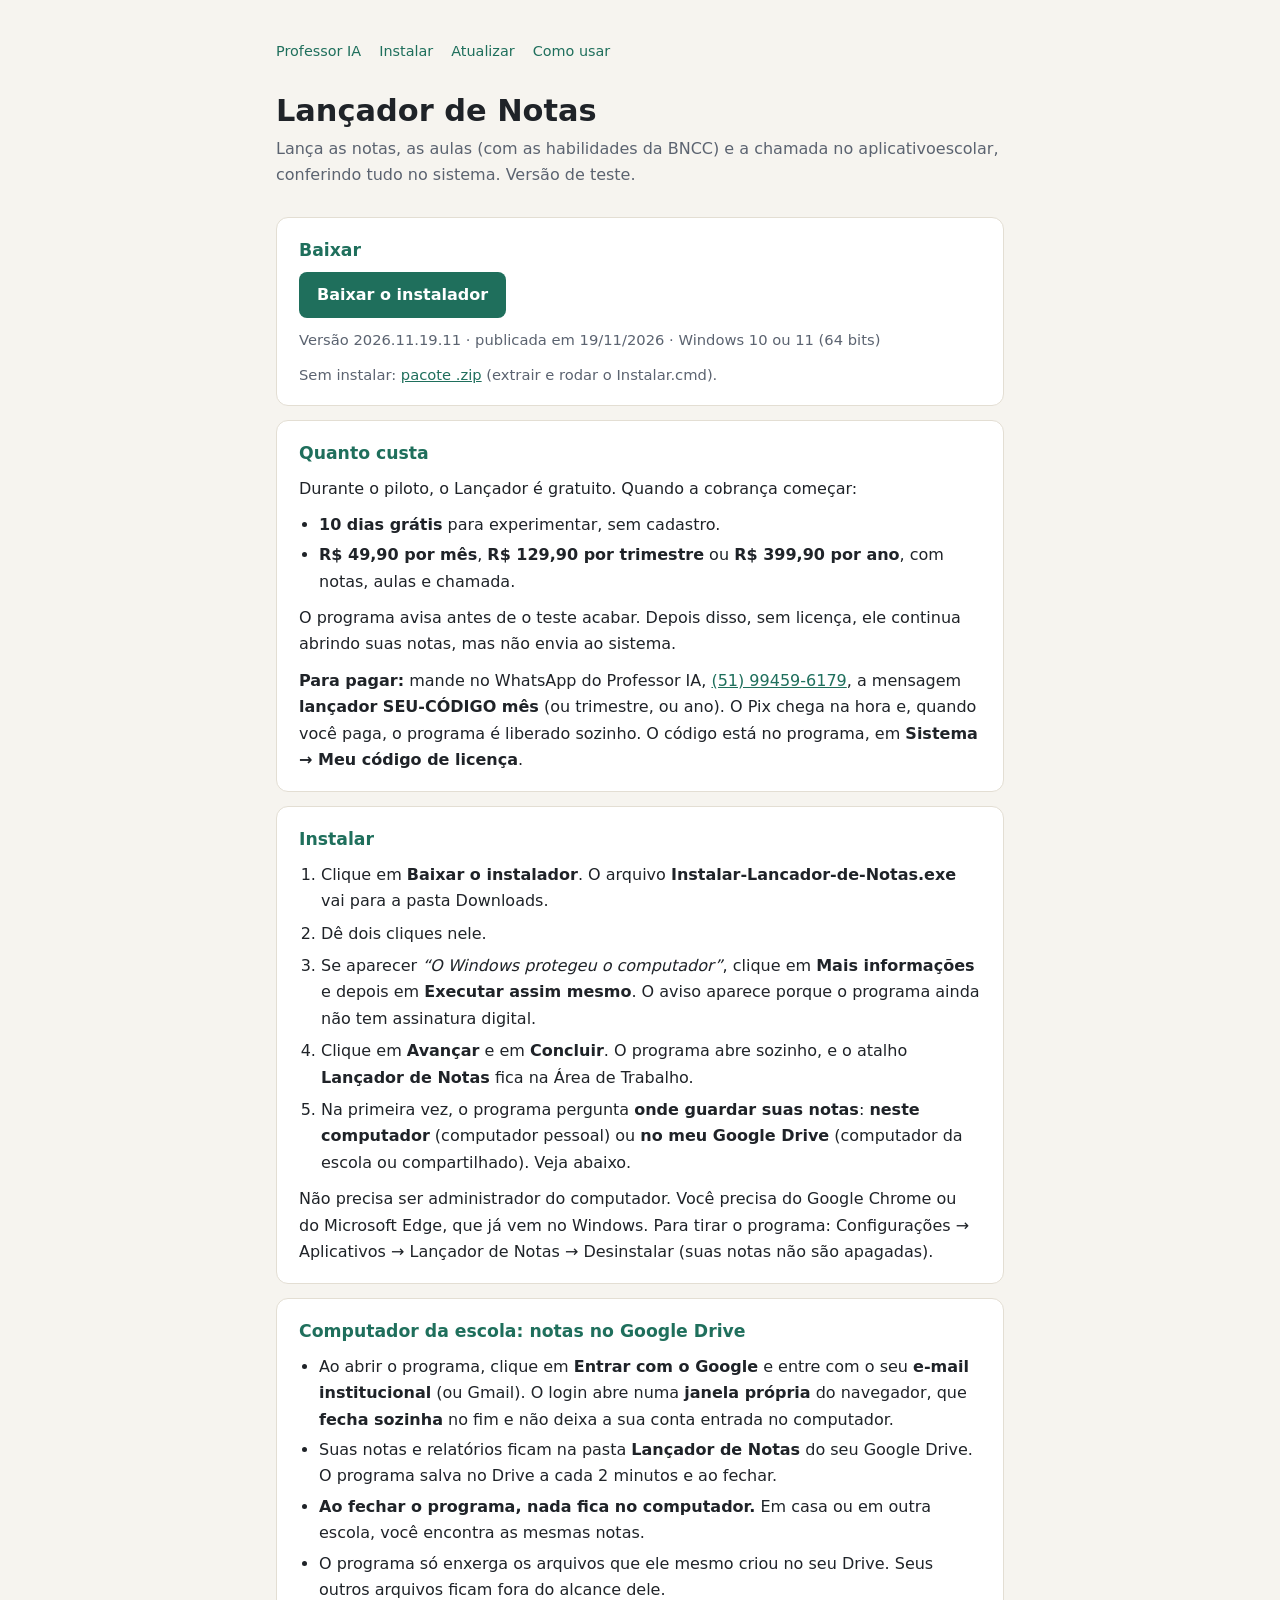
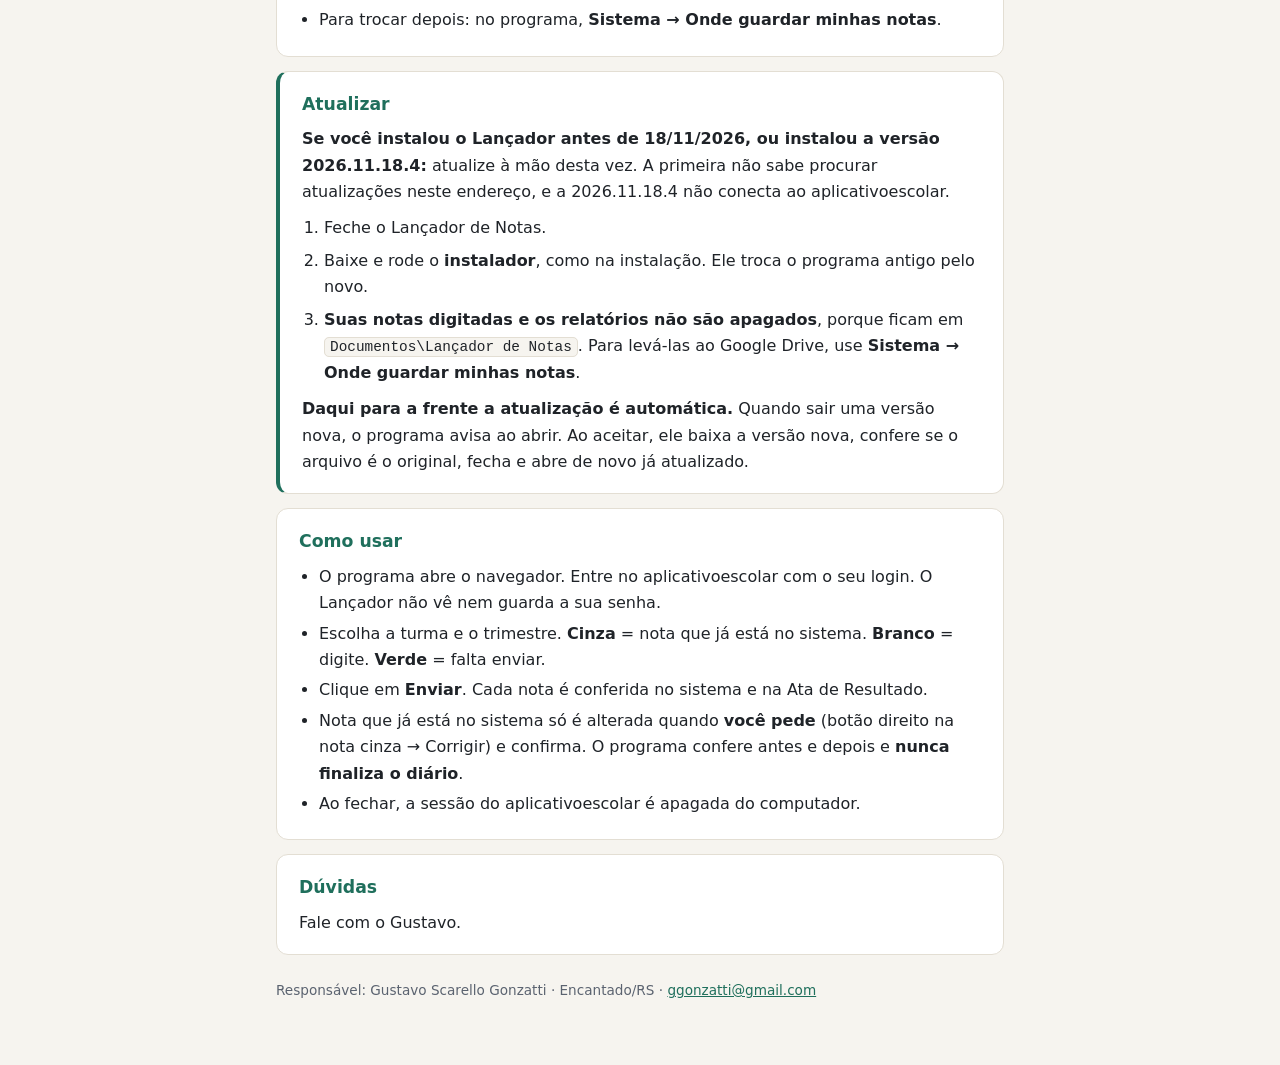
==== commit 7349c72e: "Lançador 2026.11.19.11: zip e instalador passam para os Releases do GitHub Co-Authored-By: Claude Fa" ====
--- a/lancador/index.html
+++ b/lancador/index.html
@@ -22,7 +22,7 @@
 
   <section>
     <h2>Baixar</h2>
-    <p><a class="botao" href="Instalar-Lancador-de-Notas.exe">Baixar o instalador</a></p>
+    <p><a class="botao" href="https://github.com/ggonzatti-spec/professor-ia-site/releases/latest/download/Instalar-Lancador-de-Notas.exe">Baixar o instalador</a></p>
     <p class="versao" id="versao">Versão 2026.11.19.7 · cerca de 43 MB · Windows 10 ou 11 (64 bits)</p>
     <p class="versao">Sem instalar: <a id="baixar" href="LancadorDeNotas-2026.11.19.7.zip">pacote .zip</a> (extrair e rodar o Instalar.cmd).</p>
   </section>
@@ -96,8 +96,7 @@
     .then(function (r) { return r.json(); })
     .then(function (j) {
       var v = JSON.parse(j.dados).versao;
-      var nome = v.url.split("/").pop();
-      document.getElementById("baixar").href = nome;
+      document.getElementById("baixar").href = v.url;
       var d = v.numero.split(".");
       document.getElementById("versao").textContent =
         "Versão " + v.numero + " · publicada em " + d[2] + "/" + d[1] + "/" + d[0] + " · Windows 10 ou 11 (64 bits)";
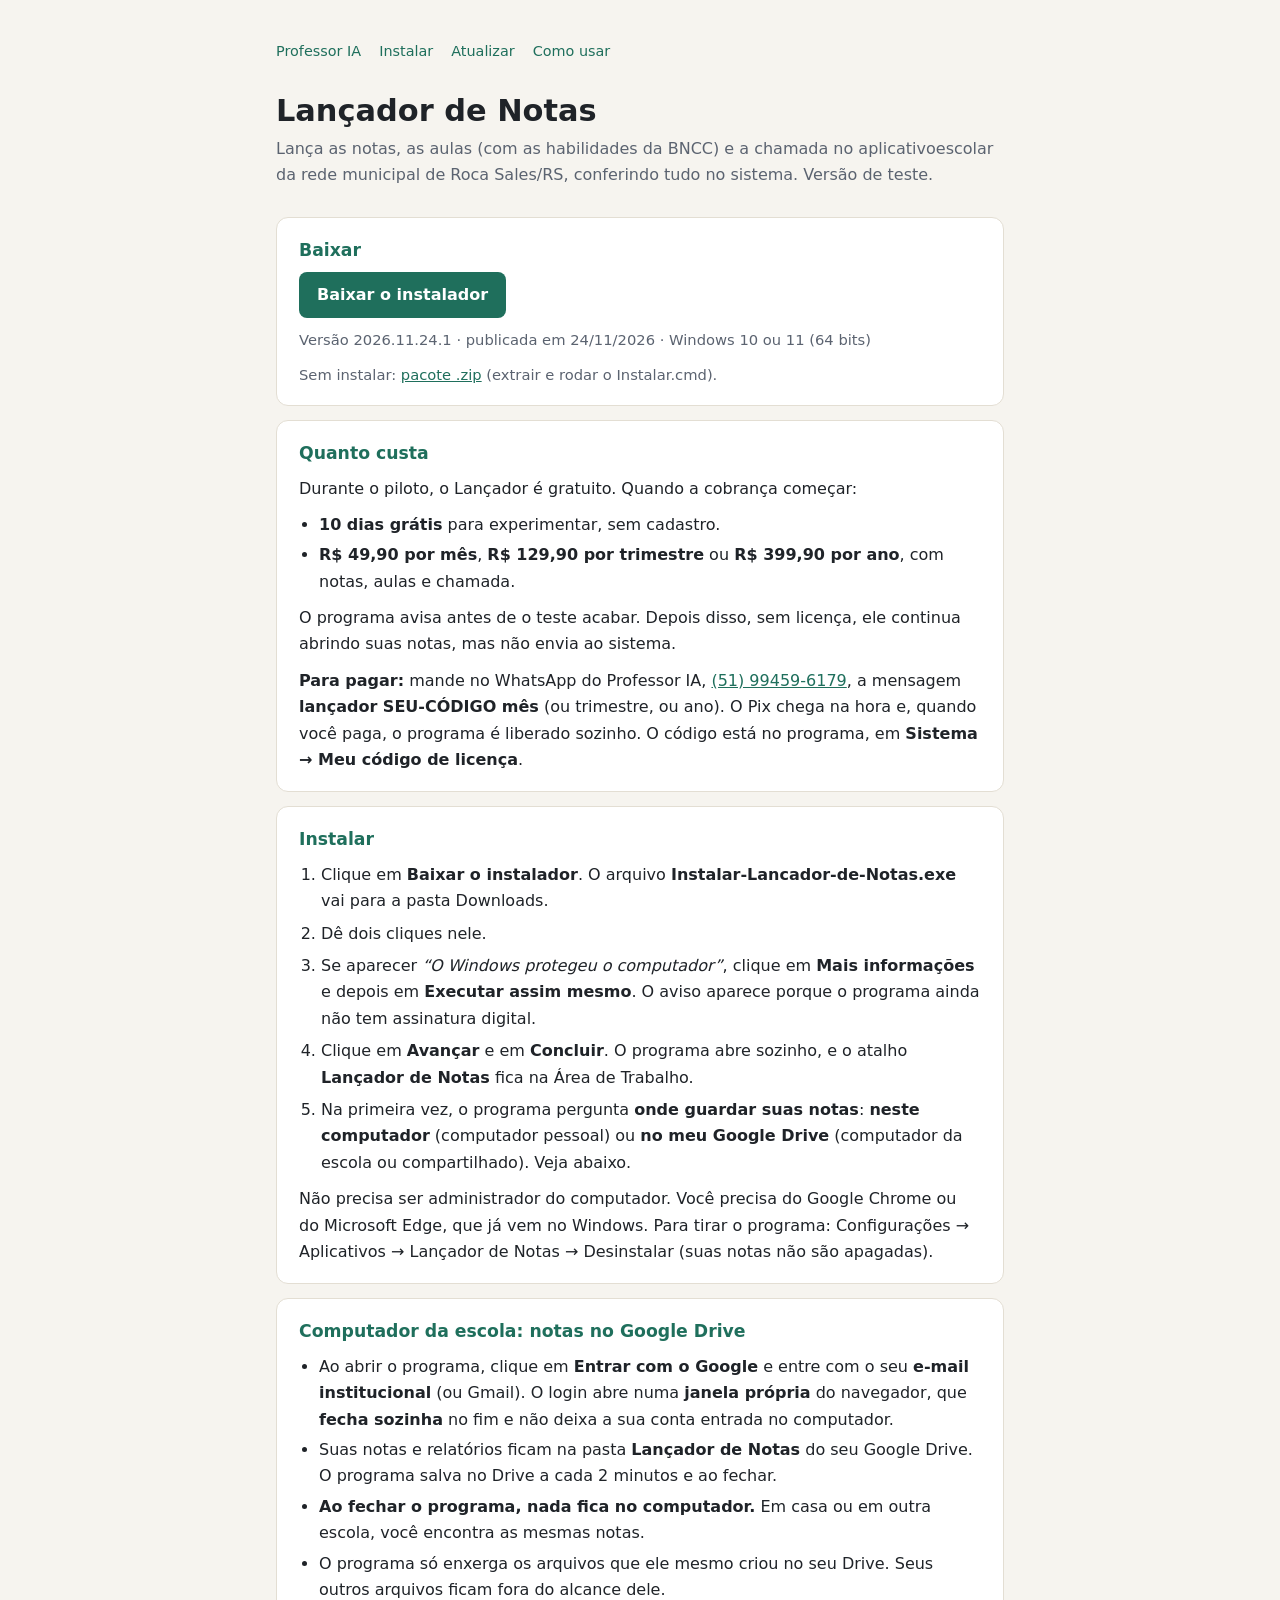
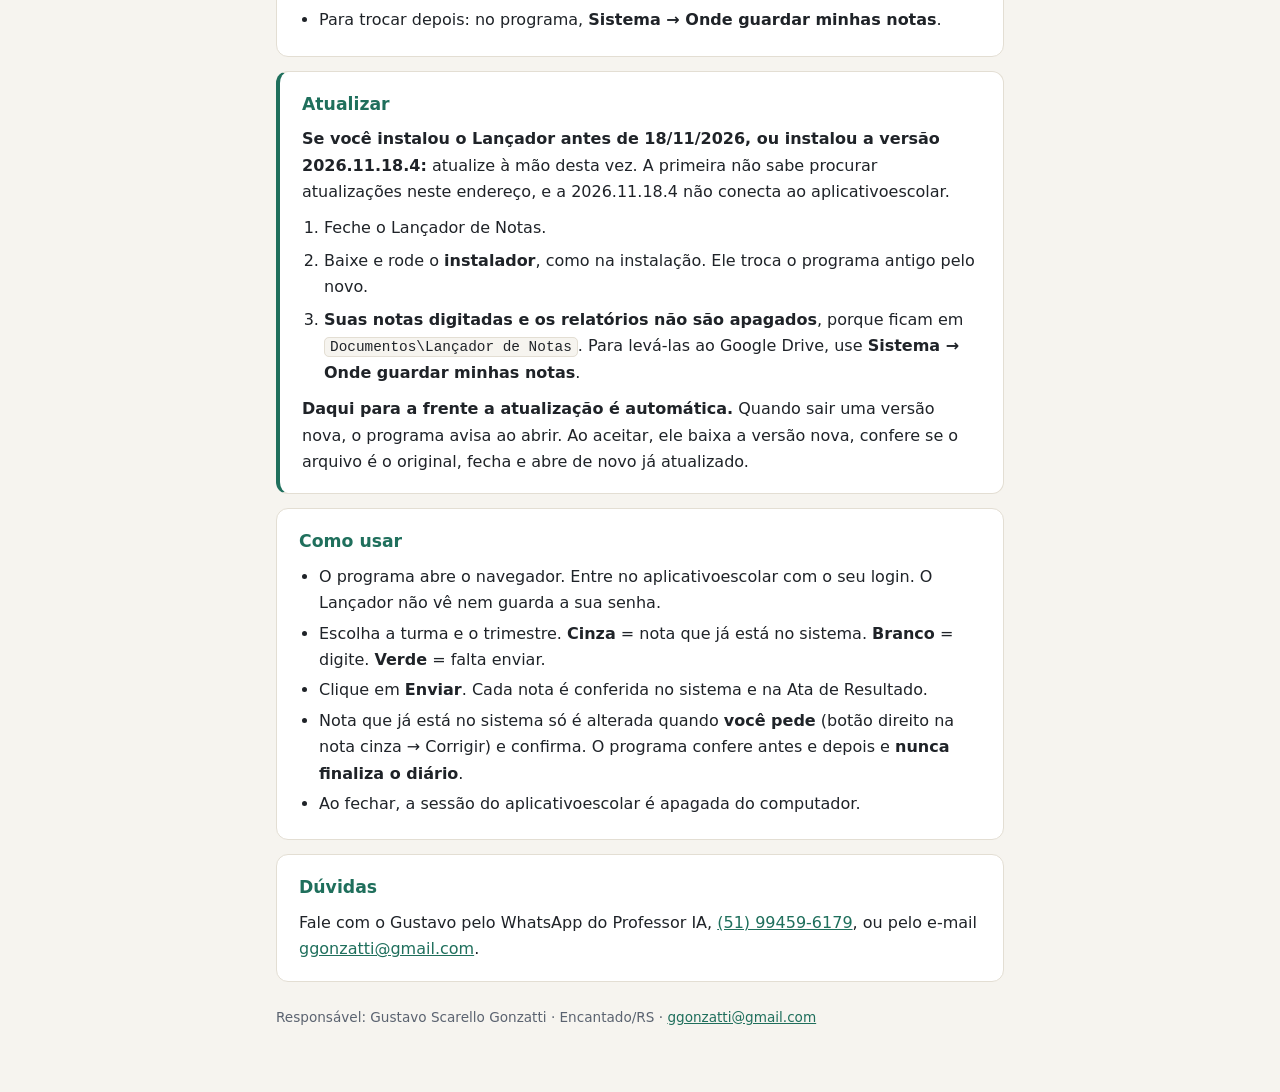
==== commit 772d8633: "SEO: canonical, Open Graph, dados estruturados, favicon e Lançador com Roca Sales - Endereço oficial" ====
--- a/lancador/index.html
+++ b/lancador/index.html
@@ -3,9 +3,33 @@
 <head>
 <meta charset="utf-8">
 <meta name="viewport" content="width=device-width, initial-scale=1">
-<title>Lançador de Notas</title>
-<meta name="description" content="Lançador de Notas: baixar, instalar e atualizar o programa que lança as notas no aplicativoescolar.">
-<link rel="stylesheet" href="../estilo.css">
+<title>Lançador de Notas para o aplicativoescolar de Roca Sales</title>
+<meta name="description" content="Programa para Windows que lança notas, aulas com BNCC e chamada no aplicativoescolar da rede municipal de Roca Sales/RS. 10 dias grátis.">
+<link rel="canonical" href="https://seuprofessor.ia.br/lancador/">
+<link rel="icon" href="/favicon.ico" sizes="48x48">
+<link rel="icon" href="/img/icone-192.png" type="image/png" sizes="192x192">
+<link rel="apple-touch-icon" href="/img/apple-touch-icon.png">
+<meta property="og:type" content="website">
+<meta property="og:locale" content="pt_BR">
+<meta property="og:site_name" content="Professor IA">
+<meta property="og:title" content="Lançador de Notas — para professores da rede municipal de Roca Sales">
+<meta property="og:description" content="Lança notas, aulas e chamada no aplicativoescolar e confere tudo no sistema. Para Windows 10 ou 11.">
+<meta property="og:url" content="https://seuprofessor.ia.br/lancador/">
+<meta property="og:image" content="https://seuprofessor.ia.br/img/compartilhar.png">
+<meta property="og:image:width" content="600">
+<meta property="og:image:height" content="600">
+<meta name="twitter:card" content="summary">
+<script type="application/ld+json">
+{"@context":"https://schema.org","@type":"SoftwareApplication",
+ "name":"Lançador de Notas","applicationCategory":"EducationalApplication","operatingSystem":"Windows 10, Windows 11",
+ "url":"https://seuprofessor.ia.br/lancador/","inLanguage":"pt-BR",
+ "description":"Programa que lança notas, aulas com as habilidades da BNCC e chamada no aplicativoescolar da rede municipal de Roca Sales/RS.",
+ "offers":[{"@type":"Offer","price":"49.90","priceCurrency":"BRL","description":"Mensal"},
+           {"@type":"Offer","price":"129.90","priceCurrency":"BRL","description":"Trimestral"},
+           {"@type":"Offer","price":"399.90","priceCurrency":"BRL","description":"Anual"}],
+ "author":{"@type":"Person","name":"Gustavo Scarello Gonzatti"}}
+</script>
+<link rel="stylesheet" href="/estilo.css">
 <style>
   ol { margin:0 0 10px; padding-left:22px; }
   ol li { margin-bottom:6px; }
@@ -16,15 +40,15 @@
 </head>
 <body>
 <main>
-  <nav><a href="../index.html">Professor IA</a><a href="#instalar">Instalar</a><a href="#atualizar">Atualizar</a><a href="#usar">Como usar</a></nav>
+  <nav><a href="/">Professor IA</a><a href="#instalar">Instalar</a><a href="#atualizar">Atualizar</a><a href="#usar">Como usar</a></nav>
   <h1>Lançador de Notas</h1>
-  <p class="sub">Lança as notas, as aulas (com as habilidades da BNCC) e a chamada no aplicativoescolar, conferindo tudo no sistema. Versão de teste.</p>
+  <p class="sub">Lança as notas, as aulas (com as habilidades da BNCC) e a chamada no aplicativoescolar da rede municipal de Roca Sales/RS, conferindo tudo no sistema. Versão de teste.</p>
 
   <section>
     <h2>Baixar</h2>
     <p><a class="botao" href="https://github.com/ggonzatti-spec/professor-ia-site/releases/latest/download/Instalar-Lancador-de-Notas.exe">Baixar o instalador</a></p>
-    <p class="versao" id="versao">Versão 2026.11.19.7 · cerca de 43 MB · Windows 10 ou 11 (64 bits)</p>
-    <p class="versao">Sem instalar: <a id="baixar" href="LancadorDeNotas-2026.11.19.7.zip">pacote .zip</a> (extrair e rodar o Instalar.cmd).</p>
+    <p class="versao" id="versao">Versão 2026.11.24.1 · Windows 10 ou 11 (64 bits)</p>
+    <p class="versao">Sem instalar: <a id="baixar" href="https://github.com/ggonzatti-spec/professor-ia-site/releases/latest">pacote .zip</a> (extrair e rodar o Instalar.cmd).</p>
   </section>
 
   <section id="precos">
@@ -85,7 +109,7 @@
 
   <section>
     <h2>Dúvidas</h2>
-    <p>Fale com o Gustavo.</p>
+    <p>Fale com o Gustavo pelo WhatsApp do Professor IA, <a href="https://wa.me/5551994596179">(51) 99459-6179</a>, ou pelo e-mail <a href="mailto:ggonzatti@gmail.com">ggonzatti@gmail.com</a>.</p>
   </section>
 
   <footer>Responsável: Gustavo Scarello Gonzatti · Encantado/RS · <a href="mailto:ggonzatti@gmail.com">ggonzatti@gmail.com</a></footer>
